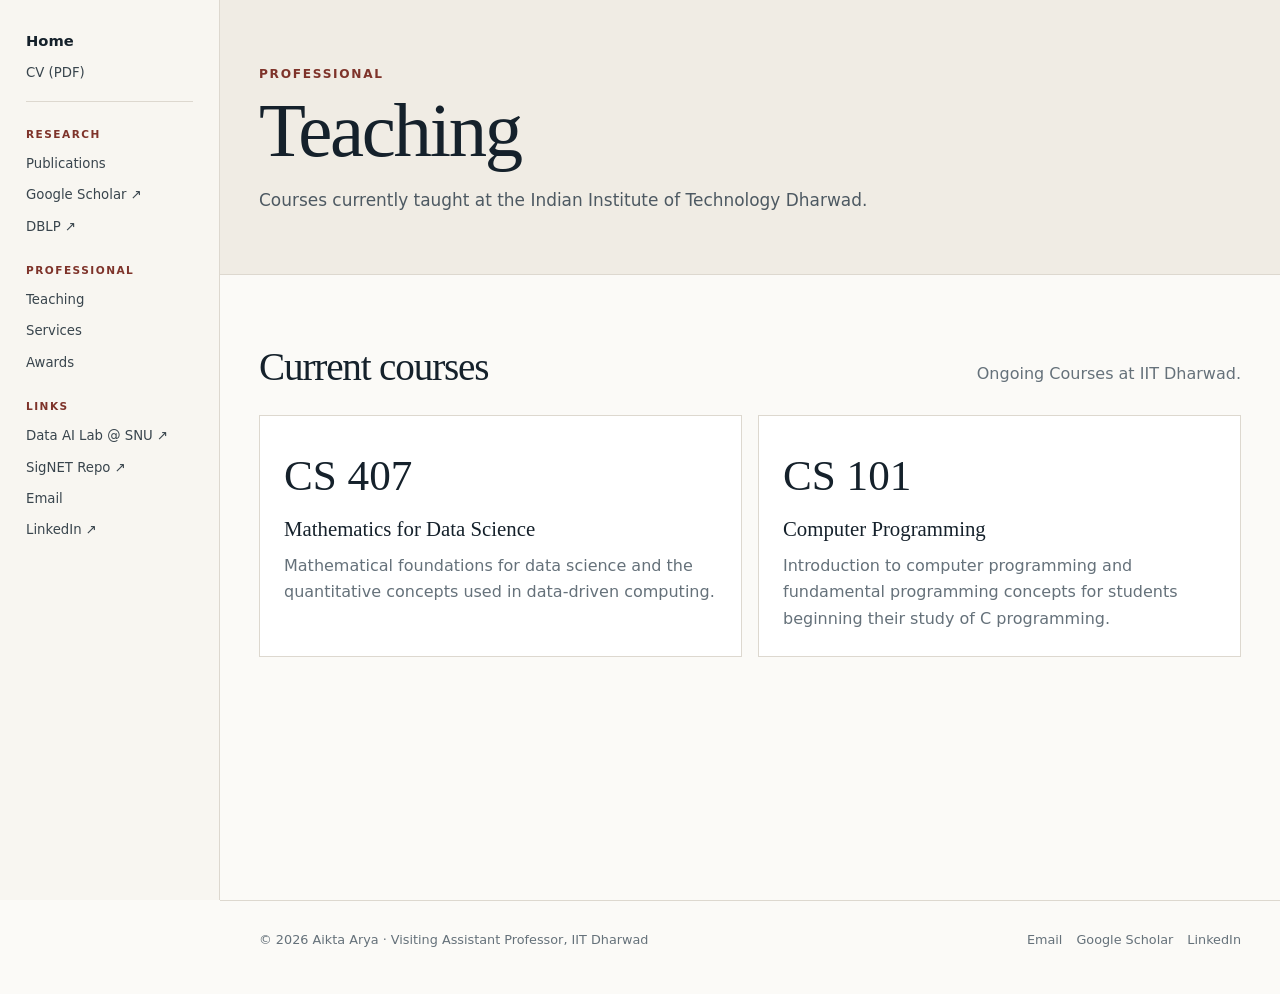
==== teaching.html @ ebac3e13 "Add files via upload" ====
<!doctype html>
<html lang="en">

<head>
  <meta charset="utf-8">
  <meta name="viewport" content="width=device-width,initial-scale=1">
  <meta name="description" content="Teaching · Aikta Arya">
  <title>Teaching · Aikta Arya</title>
  <link rel="stylesheet" href="./styles.css?v=20261031-1">
</head>

<body>

  <aside class="sidebar" aria-label="Site navigation">

    <div class="side-inner">

      <nav class="side-nav">

        <div class="side-group">
          <a class="side-home" href="./index.html">Home</a>
          <a href="./assets/Aikta_Arya_CV.pdf">CV (PDF)</a>
        </div>

        <div class="side-group">
          <div class="side-label">Research</div>

          <a href="./publications.html">Publications</a>

          <a
            href="https://scholar.google.co.in/citations?user=ZYThOdsAAAAJ&hl=en&oi=ao"
            target="_blank"
            rel="noopener">
            Google Scholar ↗
          </a>

          <a
            href="https://dblp.org/pid/358/0938"
            target="_blank"
            rel="noopener">
            DBLP ↗
          </a>
        </div>

        <div class="side-group">
          <div class="side-label">Professional</div>

          <a href="./teaching.html">Teaching</a>

          <a href="./service.html#Services">
            Services
          </a>

          <a href="./service.html#awards">
            Awards
          </a>
        </div>

        <div class="side-group">
          <div class="side-label">Links</div>

          <a
            href="https://da.snu.ac.kr/members.html"
            target="_blank"
            rel="noopener">
            Data AI Lab @ SNU ↗
          </a>

          <a
            href="https://aikta-arya.github.io/SigNET-/"
            target="_blank"
            rel="noopener">
            SigNET Repo ↗
          </a>

          <a href="mailto:aikta@iitdh.ac.in">
            Email
          </a>

          <a
            href="https://www.linkedin.com/in/aikta-arya-938b54124/"
            target="_blank"
            rel="noopener">
            LinkedIn ↗
          </a>
        </div>

      </nav>

    </div>

  </aside>


  <div class="page-shell">

    <main>

      <section class="page-hero">

        <div class="wrap">

          <div class="eyebrow">
            Professional
          </div>

          <h1 class="page-title">
            Teaching
          </h1>

          <p class="page-intro">
            Courses currently taught at the Indian Institute of Technology Dharwad.
          </p>

        </div>

      </section>


      <section class="section">

        <div class="wrap">

          <div class="section-head">

            <h2>
              Current courses
            </h2>

            <p>
              Ongoing Courses at IIT Dharwad.
            </p>

          </div>


          <div class="grid-2">

            <article class="card">

              <div class="metric">
                CS 407
              </div>

              <h3>
                Mathematics for Data Science
              </h3>

              <p>
                Mathematical foundations for data science and the quantitative concepts used in data-driven computing.
              </p>

            </article>


            <article class="card">

              <div class="metric">
                CS 101
              </div>

              <h3>
                Computer Programming
              </h3>

              <p>
                Introduction to computer programming and fundamental programming concepts for students beginning their study of C programming.
              </p>

            </article>

          </div>

        </div>

      </section>

    </main>

  </div>


<footer><div class="wrap footer-grid"><span>© 2026 Aikta Arya · Visiting Assistant Professor, IIT Dharwad</span><span class="footer-links"><a href="mailto:aikta@iitdh.ac.in">Email</a><a href="https://scholar.google.co.in/citations?user=ZYThOdsAAAAJ&hl=en&oi=ao">Google Scholar</a><a href="https://www.linkedin.com/in/aikta-arya-938b54124/">LinkedIn</a></span></div></footer><script src="script.js"></script></body></html>
---- styles.css ----
:root {
  --ink: #15212b;
  --muted: #65717a;
  --paper: #fbfaf7;
  --card: #fff;
  --line: #ddd8cf;
  --accent: #7e332a;
  --accent2: #2c5551;
  --soft: #f0ece4;
  --max: 1260px;
  --shadow: 0 18px 45px rgba(21, 33, 43, 0.08);
}

/* =========================================================
   RESET / GLOBAL
   ========================================================= */

* {
  box-sizing: border-box;
}

html {
  /* Keep the same CSS pixel scale on localhost and GitHub Pages. */
  font-size: 16px;
  scroll-behavior: smooth;
  -webkit-text-size-adjust: 100%;
  text-size-adjust: 100%;
}

body {
  margin: 0;
  font-size: 1rem;
  background: var(--paper);
  color: var(--ink);
  font-family:
    Inter,
    ui-sans-serif,
    system-ui,
    -apple-system,
    BlinkMacSystemFont,
    "Segoe UI",
    sans-serif;
  line-height: 1.65;
}

a {
  color: inherit;
}

img {
  max-width: 100%;
  display: block;
}

.wrap {
  width: min(calc(100% - 34px), var(--max));
  margin: 0 auto;
}


/* =========================================================
   GENERAL TOPLINE
   ========================================================= */

.topline {
  border-bottom: 1px solid var(--line);
  font-size: 0.75rem;
  color: var(--muted);
  background: #fff;
}

.topline .wrap {
  display: flex;
  justify-content: space-between;
  gap: 20px;
  padding: 7px 0;
}

.topline span:last-child {
  letter-spacing: 0.04em;
}


/* =========================================================
   GENERAL HEADER / NAVIGATION
   ========================================================= */

header {
  position: sticky;
  top: 0;
  z-index: 50;
  background: rgba(251, 250, 247, 0.97);
  backdrop-filter: blur(12px);
  border-bottom: 1px solid var(--line);
}

.nav-shell {
  padding: 13px 0 10px;
}

.nav-row {
  display: flex;
  align-items: flex-start;
  gap: 26px;
}

.brand {
  min-width: 200px;
  text-decoration: none;
  display: flex;
  align-items: center;
  gap: 12px;
  padding-top: 2px;
}

.mark {
  width: 38px;
  height: 38px;
  border: 1px solid var(--ink);
  display: grid;
  place-items: center;
  font-family: Georgia, serif;
  font-size: 1rem;
}

.brand strong {
  display: block;
  font-family: Georgia, serif;
  font-size: 1.05rem;
  line-height: 1.05;
}

.brand small {
  display: block;
  color: var(--muted);
  font-size: 0.65rem;
  letter-spacing: 0.09em;
  text-transform: uppercase;
  margin-top: 4px;
}

.index-nav {
  flex: 1;
  display: flex;
  align-items: flex-start;
  gap: 18px;
  flex-wrap: wrap;
}

.nav-group {
  display: flex;
  flex-wrap: wrap;
  align-items: center;
  gap: 11px 13px;
  padding-right: 18px;
  border-right: 1px solid var(--line);
  min-height: 29px;
}

.nav-group:last-child {
  border-right: 0;
  padding-right: 0;
}

.nav-group .group-label {
  font-size: 0.67rem;
  letter-spacing: 0.12em;
  text-transform: uppercase;
  font-weight: 800;
  color: var(--accent);
}

.nav-group a {
  font-size: 0.78rem;
  text-decoration: none;
  color: #3f4a52;
  white-space: nowrap;
}

.nav-group a:hover,
.nav-group a.active {
  color: var(--accent);
  text-decoration: underline;
  text-underline-offset: 4px;
}

.external::after {
  content: " ↗";
  font-size: 0.68em;
  color: var(--muted);
}


/* =========================================================
   SIDEBAR
   ========================================================= */

.sidebar {
  position: fixed;
  left: 0;
  top: 0;
  bottom: 0;

  width: 220px;

  background: #f8f6f1;
  border-right: 1px solid var(--line);

  z-index: 100;
}

.side-inner {
  height: 100%;

  padding: 28px 26px 24px;

  display: flex;
  flex-direction: column;

  overflow-y: auto;
}

.side-nav {
  margin-top: 0;

  display: flex;
  flex-direction: column;

  gap: 24px;
}

.side-group {
  display: flex;
  flex-direction: column;

  gap: 8px;
}

.side-group:first-child {
  padding-bottom: 16px;
  border-bottom: 1px solid var(--line);
}

.side-label {
  font-size: 0.66rem;
  letter-spacing: 0.14em;
  text-transform: uppercase;
  color: var(--accent);
  font-weight: 800;

  margin-bottom: 1px;
}

.side-group a {
  font-size: 0.83rem;
  line-height: 1.45;

  color: #39454d;

  text-decoration: none;

  padding: 2px 0;
}

.side-group a:hover {
  color: var(--accent);

  text-decoration: underline;
  text-underline-offset: 3px;
}

.side-home {
  font-weight: 800;
  color: var(--ink) !important;
  font-size: 0.92rem !important;
}

.side-footer {
  margin-top: auto;

  padding-top: 24px;

  border-top: 1px solid var(--line);

  font-size: 0.7rem;
  color: var(--muted);

  line-height: 1.5;
}

.side-footer a {
  display: inline-block;

  margin-top: 7px;

  color: var(--accent);

  font-weight: 750;

  text-decoration: none;
}


/* =========================================================
   MAIN PAGE AREA
   ========================================================= */

.page-shell {
  margin-left: 220px;

  min-height: 100vh;
}

.page-shell main {
  min-height: calc(100vh - 1px);
}

.page-shell .wrap {
  width: min(calc(100% - 78px), 1120px);
}


/* =========================================================
   HERO
   ========================================================= */

.hero {
  padding: 88px 0 74px;

  border-bottom: 1px solid var(--line);
}

.hero-grid {
  display: grid;

  grid-template-columns:
    minmax(0, 1fr)
    minmax(340px, 430px);

  gap: 78px;

  align-items: start;
}

.homepage-grid {
  grid-template-columns:
    minmax(0, 1fr)
    minmax(320px, 400px);
}

.hero-copy {
  padding-top: 20px;
}

.eyebrow {
  font-size: 0.76rem;

  letter-spacing: 0.14em;

  text-transform: uppercase;

  color: var(--accent);

  font-weight: 800;
}

.hero h1,
.page-title,
.section-head h2 {
  font-family: Georgia, "Times New Roman", serif;

  font-weight: 500;

  line-height: 1.03;

  letter-spacing: -0.03em;
}

.hero h1 {
  font-size: clamp(3.7rem, 7vw, 6.3rem);

  margin: 12px 0 20px;
}

.hero h1 span {
  color: var(--accent);
}

.lead {
  font-size: 1.12rem;

  color: #46545e;

  max-width: 760px;
}


/* =========================================================
   HOMEPAGE PROFILE INFORMATION
   ========================================================= */

.intro-details {
  margin-top: 0.75rem;

  max-width: 34rem;
}

.intro-details .profile-title {
  margin-bottom: 0.35rem;
}

.intro-details > a {
  display: block;

  margin: 0.16rem 0;

  color: var(--accent);

  text-decoration: none;

  font-size: 0.95rem;
}

.intro-details > a:hover {
  text-decoration: underline;

  text-underline-offset: 3px;
}

.profile-title {
  font-family: Georgia, serif;

  font-size: 1.55rem;

  line-height: 1.18;

  margin-bottom: 10px;
}

.profile-block {
  margin-top: 15px;

  font-size: 0.88rem;

  color: #4f5a62;
}

.profile-label {
  display: block;

  font-size: 0.63rem;

  letter-spacing: 0.12em;

  text-transform: uppercase;

  color: var(--accent);

  font-weight: 800;

  margin-bottom: 3px;
}

.profile-block a {
  color: var(--accent);

  text-decoration: none;
}

.profile-block a:hover {
  text-decoration: underline;

  text-underline-offset: 3px;
}

.profile-links {
  display: flex;

  gap: 18px;

  flex-wrap: wrap;

  margin-top: 18px;

  padding-top: 15px;

  border-top: 1px solid var(--line);
}

.profile-links a {
  color: var(--ink);

  font-weight: 750;

  text-decoration: none;

  font-size: 0.84rem;
}

.profile-links a:hover {
  color: var(--accent);

  text-decoration: underline;

  text-underline-offset: 3px;
}


/* =========================================================
   PORTRAIT
   IMPORTANT:
   No large white outer card.
   ========================================================= */

.profile-panel {
  background: transparent;

  border: none;

  padding: 0;

  box-shadow: none;

  width: 100%;

  display: flex;

  justify-content: flex-end;

  align-items: flex-start;
}

.portrait-only {
  align-self: start;

  padding-top: 0;
}

.profile-photo-wrap {
  width: 100%;

  max-width: 400px;

  height: auto;

  background: transparent;

  overflow: hidden;

  display: block;

  margin: 0 0 0 auto;

  border-radius: 10px;
}

.profile-photo-large {
  display: block;

  width: 100%;

  height: auto;

  max-width: 100%;

  object-fit: contain;

  object-position: center center;

  border-radius: 10px;
}

.large-placeholder {
  width: 100%;

  min-height: 300px;

  display: grid;

  place-items: center;

  text-align: center;

  padding: 20px;

  background: var(--soft);

  border: 1px solid var(--line);

  border-radius: 10px;
}

.large-placeholder strong {
  font-family: Georgia, serif;

  font-size: 4rem;

  color: var(--ink);
}

.large-placeholder span {
  display: block;

  color: var(--muted);
}


/* =========================================================
   BUTTONS
   ========================================================= */

.cta {
  display: flex;

  gap: 10px;

  flex-wrap: wrap;

  margin-top: 25px;
}

.btn {
  display: inline-flex;

  align-items: center;

  justify-content: center;

  padding: 11px 17px;

  border-radius: 999px;

  text-decoration: none;

  border: 1px solid var(--ink);

  font-weight: 750;

  font-size: 0.84rem;
}

.btn.primary {
  background: var(--ink);

  color: #fff;
}

.btn.ghost {
  border-color: var(--line);

  background: #fff;
}


/* =========================================================
   PHOTO CARD
   Used elsewhere if needed
   ========================================================= */

.photo-card {
  background: var(--card);

  border: 1px solid var(--line);

  padding: 15px;

  box-shadow: var(--shadow);
}

.photo {
  aspect-ratio: 4 / 5;

  background: linear-gradient(
    135deg,
    #e7e1d8,
    #d6cec4
  );

  display: grid;

  place-items: center;

  overflow: hidden;
}

.photo img {
  width: 100%;

  height: 100%;

  object-fit: cover;
}

.photo-placeholder {
  text-align: center;

  padding: 25px;

  color: #6b625b;

  font-family: Georgia, serif;
}

.photo-placeholder strong {
  display: block;

  color: var(--ink);

  font-size: 2.2rem;

  margin-bottom: 8px;
}

.photo-card figcaption {
  font-size: 0.73rem;

  color: var(--muted);

  padding: 10px 1px 0;
}


/* =========================================================
   SECTIONS
   ========================================================= */

.section {
  padding: 72px 0;
}

.section.alt {
  background: var(--soft);
}

.section-head {
  display: flex;

  justify-content: space-between;

  gap: 30px;

  align-items: end;

  margin-bottom: 28px;
}

.section-head h2 {
  font-size: 2.45rem;

  margin: 0;
}

.section-head p {
  margin: 0;

  color: var(--muted);

  max-width: 620px;
}


/* =========================================================
   GRID / CARDS
   ========================================================= */

.grid-3 {
  display: grid;

  grid-template-columns: repeat(3, 1fr);

  gap: 16px;
}

.grid-2 {
  display: grid;

  grid-template-columns: repeat(2, 1fr);

  gap: 16px;
}

.card {
  background: var(--card);

  border: 1px solid var(--line);

  padding: 24px;
}

.card h3 {
  font-family: Georgia, serif;

  font-weight: 500;

  margin: 0 0 7px;

  font-size: 1.3rem;
}

.card p {
  color: var(--muted);

  margin: 0;
}

.metric {
  font-family: Georgia, serif;

  font-size: 2.7rem;
}

.tag {
  display: inline-flex;

  padding: 5px 9px;

  border: 1px solid var(--line);

  border-radius: 999px;

  font-size: 0.72rem;

  color: #59636a;

  margin: 0 5px 5px 0;
}


/* =========================================================
   PAGE HERO
   ========================================================= */

.page-hero {
  padding: 64px 0 42px;

  border-bottom: 1px solid var(--line);

  background: var(--soft);
}

.page-title {
  font-size: clamp(3rem, 6vw, 5rem);

  margin: 7px 0 13px;
}

.page-intro {
  max-width: 820px;

  color: #4d5962;

  font-size: 1.06rem;
}


/* =========================================================
   TIMELINE
   ========================================================= */

.timeline {
  position: relative;

  padding-left: 30px;
}

.timeline::before {
  content: "";

  position: absolute;

  left: 6px;

  top: 6px;

  bottom: 6px;

  width: 1px;

  background: var(--line);
}

.item {
  position: relative;

  padding: 0 0 34px;
}

.item::before {
  content: "";

  position: absolute;

  left: -30px;

  top: 8px;

  width: 10px;

  height: 10px;

  border: 2px solid var(--accent);

  border-radius: 50%;

  background: var(--paper);
}

.item .date {
  font-size: 0.75rem;

  text-transform: uppercase;

  letter-spacing: 0.08em;

  color: var(--accent);

  font-weight: 800;
}

.item h3 {
  font-family: Georgia, serif;

  font-size: 1.32rem;

  font-weight: 500;

  margin: 4px 0;
}

.item p {
  margin: 6px 0;

  color: var(--muted);
}


/* =========================================================
   PUBLICATIONS
   ========================================================= */

.pub {
  padding: 22px 0;

  border-bottom: 1px solid var(--line);
}

.pub:last-child {
  border-bottom: 0;
}

.pub-num {
  font-family: Georgia, serif;

  font-size: 1.3rem;

  color: var(--accent);
}

.pub h3 {
  margin: 0 0 5px;

  font-size: 1.02rem;

  font-weight: 750;
}

.pub .meta {
  font-size: 0.88rem;

  color: var(--muted);
}

.pub a {
  color: var(--accent);

  text-decoration: none;
}

.filterbar {
  display: flex;

  gap: 8px;

  flex-wrap: wrap;

  margin-bottom: 28px;
}

.filterbar button {
  border: 1px solid var(--line);

  background: #fff;

  padding: 8px 13px;

  border-radius: 999px;

  cursor: pointer;
}

.filterbar button.active {
  background: var(--ink);

  color: #fff;
}


/* =========================================================
   CONTACT
   ========================================================= */

.contact-grid {
  display: grid;

  grid-template-columns: 0.7fr 1.3fr;

  gap: 20px;
}

.contact-list {
  display: grid;

  gap: 10px;
}

.contact-row {
  padding: 15px 17px;

  background: #fff;

  border: 1px solid var(--line);
}

.contact-row small {
  display: block;

  color: var(--muted);

  text-transform: uppercase;

  letter-spacing: 0.08em;

  font-size: 0.66rem;
}

.contact-row a {
  text-decoration: none;

  color: var(--accent);
}


/* =========================================================
   OTHER COMPONENTS
   ========================================================= */

.note {
  padding: 13px 16px;

  background: #fff;

  border-left: 3px solid var(--accent);

  border-top: 1px solid var(--line);

  border-right: 1px solid var(--line);

  border-bottom: 1px solid var(--line);

  color: #5a6268;
}

.split {
  display: grid;

  grid-template-columns: 1.2fr 0.8fr;

  gap: 28px;

  align-items: start;
}


/* =========================================================
   BIO
   ========================================================= */

.bio-card {
  max-width: 920px;

  font-size: 1.05rem;

  line-height: 1.85;
}

.bio-card p {
  margin: 0 0 16px;
}

.bio-card p:last-child {
  margin-bottom: 0;
}


/* =========================================================
   FOOTER
   ========================================================= */

footer {
  margin-left: 220px;

  border-top: 1px solid var(--line);

  padding: 28px 0 44px;

  color: var(--muted);

  font-size: 0.8rem;
}

footer .wrap {
  width: min(calc(100% - 78px), 1120px);
}

.footer-grid {
  display: flex;

  justify-content: space-between;

  gap: 20px;

  flex-wrap: wrap;
}

.footer-links {
  display: flex;

  gap: 14px;

  flex-wrap: wrap;
}

.footer-links a {
  text-decoration: none;
}


/* =========================================================
   RESPONSIVE — 1100px
   ========================================================= */

@media (max-width: 1100px) {

  .nav-row {
    gap: 16px;
  }

  .brand {
    min-width: 170px;
  }

  .index-nav {
    gap: 12px;
  }

  .nav-group {
    padding-right: 11px;

    gap: 8px 10px;
  }

  .nav-group a {
    font-size: 0.74rem;
  }

  .sidebar {
    width: 210px;
  }

  .page-shell {
    margin-left: 210px;
  }

  footer {
    margin-left: 210px;
  }

  .hero-grid {
    grid-template-columns:
      minmax(0, 1fr)
      minmax(280px, 360px);

    gap: clamp(24px, 3vw, 42px);
  }

  .homepage-grid {
    grid-template-columns:
      minmax(0, 1fr)
      minmax(280px, 360px);
  }

  .page-shell .wrap,
  footer .wrap {
    width: min(calc(100% - 52px), 1120px);
  }

  /* Do not unnecessarily shrink the portrait on ordinary laptop widths. */
  .profile-photo-wrap {
    max-width: 360px;
  }
}


/* =========================================================
   RESPONSIVE — 900px
   ========================================================= */

@media (max-width: 900px) {

  .sidebar {
    position: relative;

    width: 100%;

    height: auto;

    border-right: 0;

    border-bottom: 1px solid var(--line);
  }

  .side-inner {
    height: auto;

    padding: 20px;
  }

  .side-nav {
    display: grid;

    grid-template-columns: repeat(
      2,
      minmax(0, 1fr)
    );

    gap: 16px 22px;
  }

  .side-group:first-child {
    padding-bottom: 0;

    border-bottom: 0;
  }

  .side-footer {
    margin-top: 18px;

    padding-top: 14px;
  }

  .page-shell {
    margin-left: 0;
  }

  footer {
    margin-left: 0;
  }

  .page-shell .wrap,
  footer .wrap {
    width: min(
      calc(100% - 34px),
      var(--max)
    );
  }

  .hero {
    padding-top: 58px;
  }

  .hero-grid,
  .contact-grid,
  .split {
    grid-template-columns: 1fr;
  }

  .homepage-grid {
    grid-template-columns: 1fr;

    gap: 34px;
  }

  .hero-copy {
    padding-top: 0;
  }

  /*
     On mobile the portrait appears above
     the text.
  */

  .portrait-only {
    order: -1;

    justify-content: flex-start;
  }

  .profile-photo-wrap {
    width: 280px;

    max-width: 100%;

    margin: 0;

    border-radius: 10px;
  }

  .grid-3 {
    grid-template-columns: 1fr;
  }

  .grid-2 {
    grid-template-columns: 1fr;
  }

  .section-head {
    display: block;
  }

  .section-head p {
    margin-top: 10px;
  }

  .page-title {
    font-size: 3.4rem;
  }

  .photo-card {
    max-width: 420px;
  }
}


/* =========================================================
   RESPONSIVE — 860px
   ========================================================= */

@media (max-width: 860px) {

  .nav-row {
    display: block;
  }

  .brand {
    margin-bottom: 12px;
  }

  .index-nav {
    gap: 10px;
  }

  .nav-group {
    border-right: 0;

    padding-right: 0;

    padding-bottom: 5px;
  }

  .topline .wrap {
    display: block;
  }

  .topline span:last-child {
    display: none;
  }

  .hero {
    padding-top: 54px;
  }
}


/* =========================================================
   RESPONSIVE — 520px
   ========================================================= */

@media (max-width: 520px) {

  .wrap {
    width: min(
      calc(100% - 24px),
      var(--max)
    );
  }

  .side-nav {
    grid-template-columns: 1fr 1fr;
  }

  .side-group a {
    font-size: 0.8rem;
  }

  .nav-group .group-label {
    width: 100%;

    margin-bottom: 1px;
  }

  .nav-group {
    row-gap: 5px;
  }

  .hero h1 {
    font-size: 3.5rem;
  }

  .page-title {
    font-size: 2.85rem;
  }

  .profile-photo-wrap {
    width: 240px;
  }

  .profile-panel {
    justify-content: flex-start;
  }

  .profile-links {
    gap: 12px;
  }
}
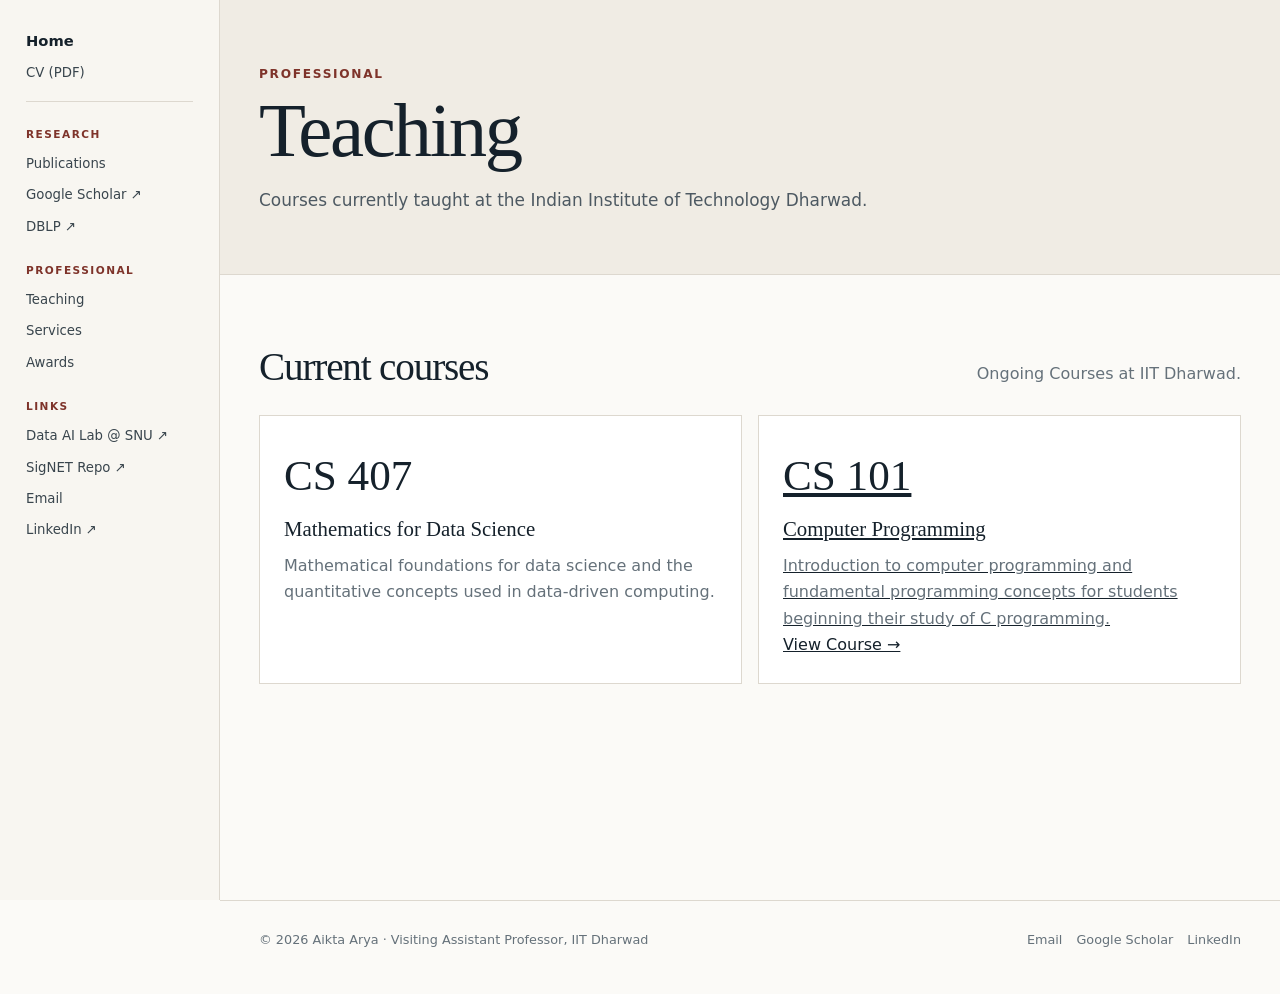
==== commit f5a8dc3b: "Refactor article structure in teaching.html" ====
--- a/teaching.html
+++ b/teaching.html
@@ -153,21 +153,25 @@
             </article>
 
 
-            <article class="card">
+            <a href="/cs101/" class="card-link">
+  <article class="card">
 
-              <div class="metric">
-                CS 101
-              </div>
+    <div class="metric">
+      CS 101
+    </div>
 
-              <h3>
-                Computer Programming
-              </h3>
+    <h3>
+      Computer Programming
+    </h3>
 
-              <p>
-                Introduction to computer programming and fundamental programming concepts for students beginning their study of C programming.
-              </p>
+    <p>
+      Introduction to computer programming and fundamental programming concepts for students beginning their study of C programming.
+    </p>
 
-            </article>
+    <span class="card-action">View Course &rarr;</span>
+
+  </article>
+</a>
 
           </div>
 
@@ -180,4 +184,4 @@
   </div>
 
 
-<footer><div class="wrap footer-grid"><span>© 2026 Aikta Arya · Visiting Assistant Professor, IIT Dharwad</span><span class="footer-links"><a href="mailto:aikta@iitdh.ac.in">Email</a><a href="https://scholar.google.co.in/citations?user=ZYThOdsAAAAJ&hl=en&oi=ao">Google Scholar</a><a href="https://www.linkedin.com/in/aikta-arya-938b54124/">LinkedIn</a></span></div></footer><script src="script.js"></script></body></html>+<footer><div class="wrap footer-grid"><span>© 2026 Aikta Arya · Visiting Assistant Professor, IIT Dharwad</span><span class="footer-links"><a href="mailto:aikta@iitdh.ac.in">Email</a><a href="https://scholar.google.co.in/citations?user=ZYThOdsAAAAJ&hl=en&oi=ao">Google Scholar</a><a href="https://www.linkedin.com/in/aikta-arya-938b54124/">LinkedIn</a></span></div></footer><script src="script.js"></script></body></html>
